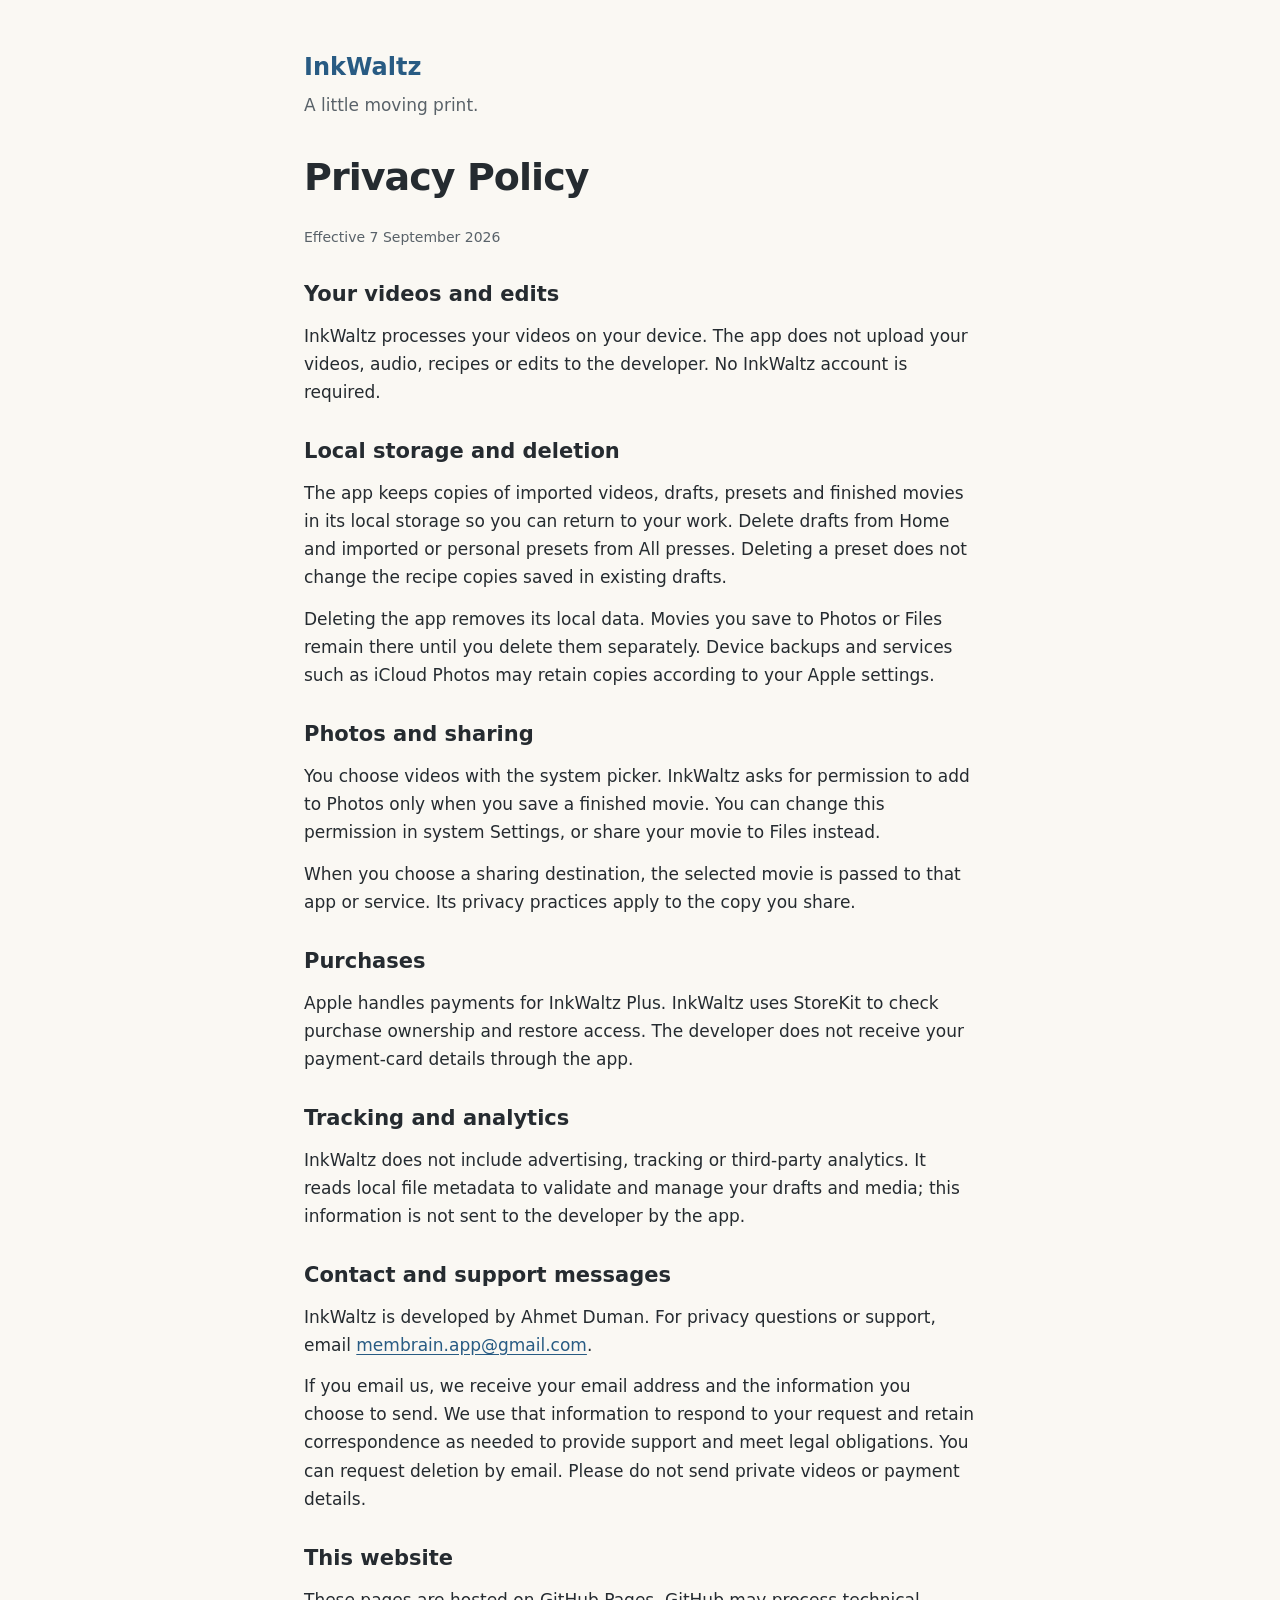
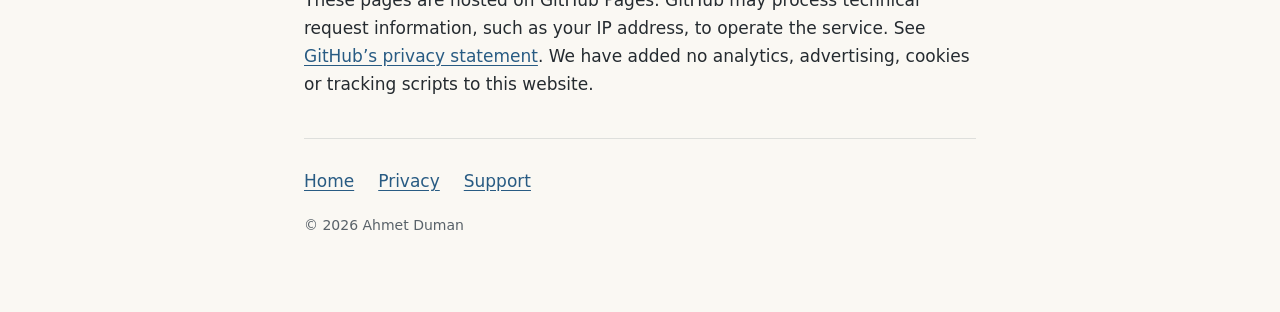
==== privacy.html @ be787438 "Publish InkWaltz privacy and support pages" ====
<!doctype html>
<html lang="en">
<head>
<meta charset="utf-8">
<meta name="viewport" content="width=device-width, initial-scale=1">
<title>InkWaltz — Privacy Policy</title>
<meta name="description" content="How InkWaltz handles your videos, local drafts, purchases and support requests.">
<link rel="stylesheet" href="style.css">
</head>
<body>
<div class="wrap">
<header><a class="brand" href="index.html">InkWaltz</a><p class="tag">A little moving print.</p></header>
<main><h1>Privacy Policy</h1>
<p class="muted">Effective 7 September 2026</p>
<section><h2>Your videos and edits</h2><p>InkWaltz processes your videos on your device. The app does not upload your videos, audio, recipes or edits to the developer. No InkWaltz account is required.</p></section>
<section><h2>Local storage and deletion</h2><p>The app keeps copies of imported videos, drafts, presets and finished movies in its local storage so you can return to your work. Delete drafts from Home and imported or personal presets from All presses. Deleting a preset does not change the recipe copies saved in existing drafts.</p><p>Deleting the app removes its local data. Movies you save to Photos or Files remain there until you delete them separately. Device backups and services such as iCloud Photos may retain copies according to your Apple settings.</p></section>
<section><h2>Photos and sharing</h2><p>You choose videos with the system picker. InkWaltz asks for permission to add to Photos only when you save a finished movie. You can change this permission in system Settings, or share your movie to Files instead.</p><p>When you choose a sharing destination, the selected movie is passed to that app or service. Its privacy practices apply to the copy you share.</p></section>
<section><h2>Purchases</h2><p>Apple handles payments for InkWaltz Plus. InkWaltz uses StoreKit to check purchase ownership and restore access. The developer does not receive your payment-card details through the app.</p></section>
<section><h2>Tracking and analytics</h2><p>InkWaltz does not include advertising, tracking or third-party analytics. It reads local file metadata to validate and manage your drafts and media; this information is not sent to the developer by the app.</p></section>
<section><h2>Contact and support messages</h2><p>InkWaltz is developed by Ahmet Duman. For privacy questions or support, email <a href="mailto:membrain.app@gmail.com?subject=InkWaltz%20support">membrain.app@gmail.com</a>.</p><p>If you email us, we receive your email address and the information you choose to send. We use that information to respond to your request and retain correspondence as needed to provide support and meet legal obligations. You can request deletion by email. Please do not send private videos or payment details.</p></section>
<section><h2>This website</h2><p>These pages are hosted on GitHub Pages. GitHub may process technical request information, such as your IP address, to operate the service. See <a href="https://docs.github.com/en/site-policy/privacy-policies/github-general-privacy-statement">GitHub’s privacy statement</a>. We have added no analytics, advertising, cookies or tracking scripts to this website.</p></section>
</main>
<footer><nav aria-label="Site"><a href="index.html">Home</a><a href="privacy.html">Privacy</a><a href="support.html">Support</a></nav><p class="muted">© 2026 Ahmet Duman</p></footer>
</div>
</body>
</html>
---- style.css ----
:root{--paper:#faf8f3;--ink:#252b30;--soft:#596269;--line:#dedfdc;--accent:#285b83;--card:#fffdf9}
*{box-sizing:border-box}html{-webkit-text-size-adjust:100%}body{margin:0;background:var(--paper);color:var(--ink);font:17px/1.65 system-ui,-apple-system,"Segoe UI",sans-serif}.wrap{max-width:720px;margin:auto;padding:48px 24px 64px}header{margin-bottom:36px}.brand{font-size:24px;font-weight:700;text-decoration:none}.tag{color:var(--soft);margin:.2em 0}h1{font-size:clamp(28px,6vw,38px);line-height:1.2;letter-spacing:-.025em}h2{font-size:21px;line-height:1.3;margin:32px 0 10px}p{margin:.8em 0}a{color:var(--accent);text-underline-offset:3px;overflow-wrap:anywhere}a:hover{text-decoration-thickness:2px}a:focus-visible{outline:3px solid var(--accent);outline-offset:5px;border-radius:2px}.lede{font-size:19px}.card{background:var(--card);border:1px solid var(--line);border-radius:14px;padding:20px 24px;margin:20px 0}.card h2{margin:0}.muted{color:var(--soft);font-size:14px}nav{display:flex;flex-wrap:wrap;gap:8px 24px;margin-top:40px;padding-top:20px;border-top:1px solid var(--line)}nav a{display:inline-flex;align-items:center;min-height:44px}@media(max-width:420px){.wrap{padding:28px 20px 48px}}
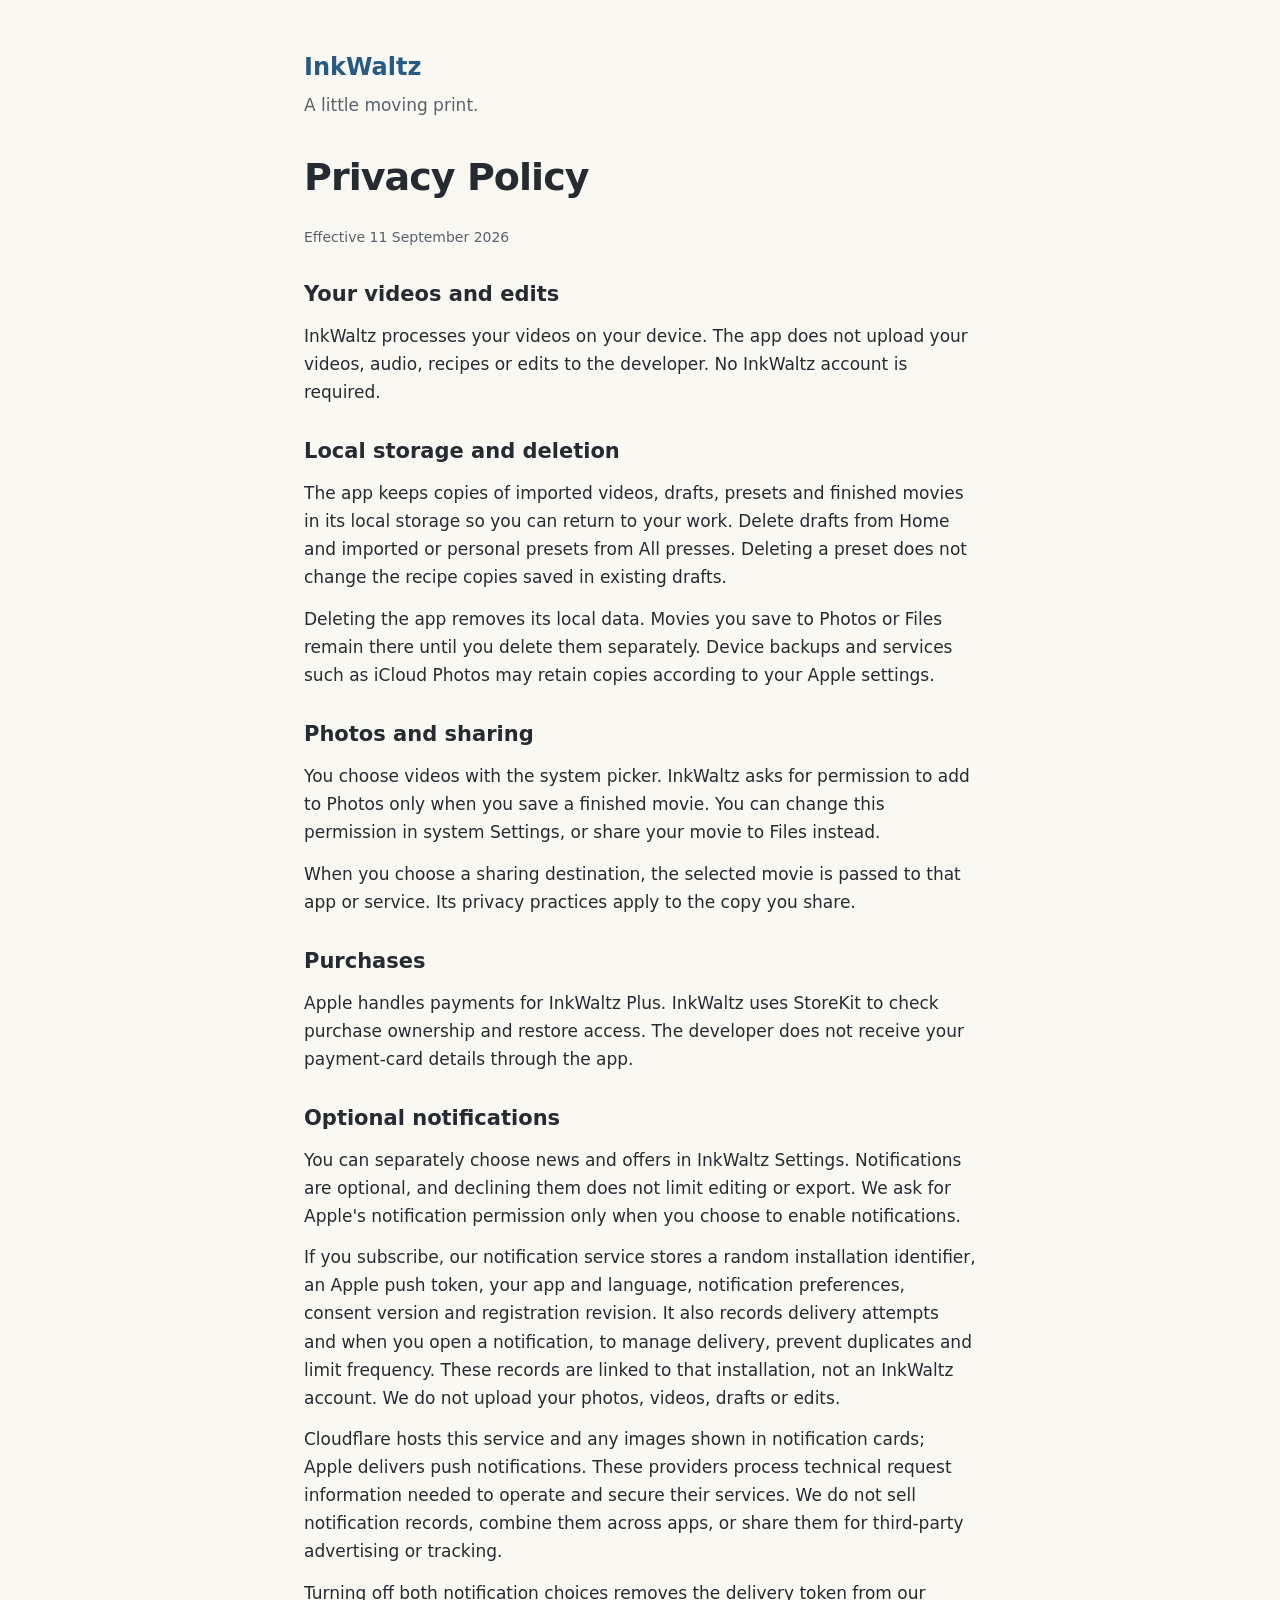
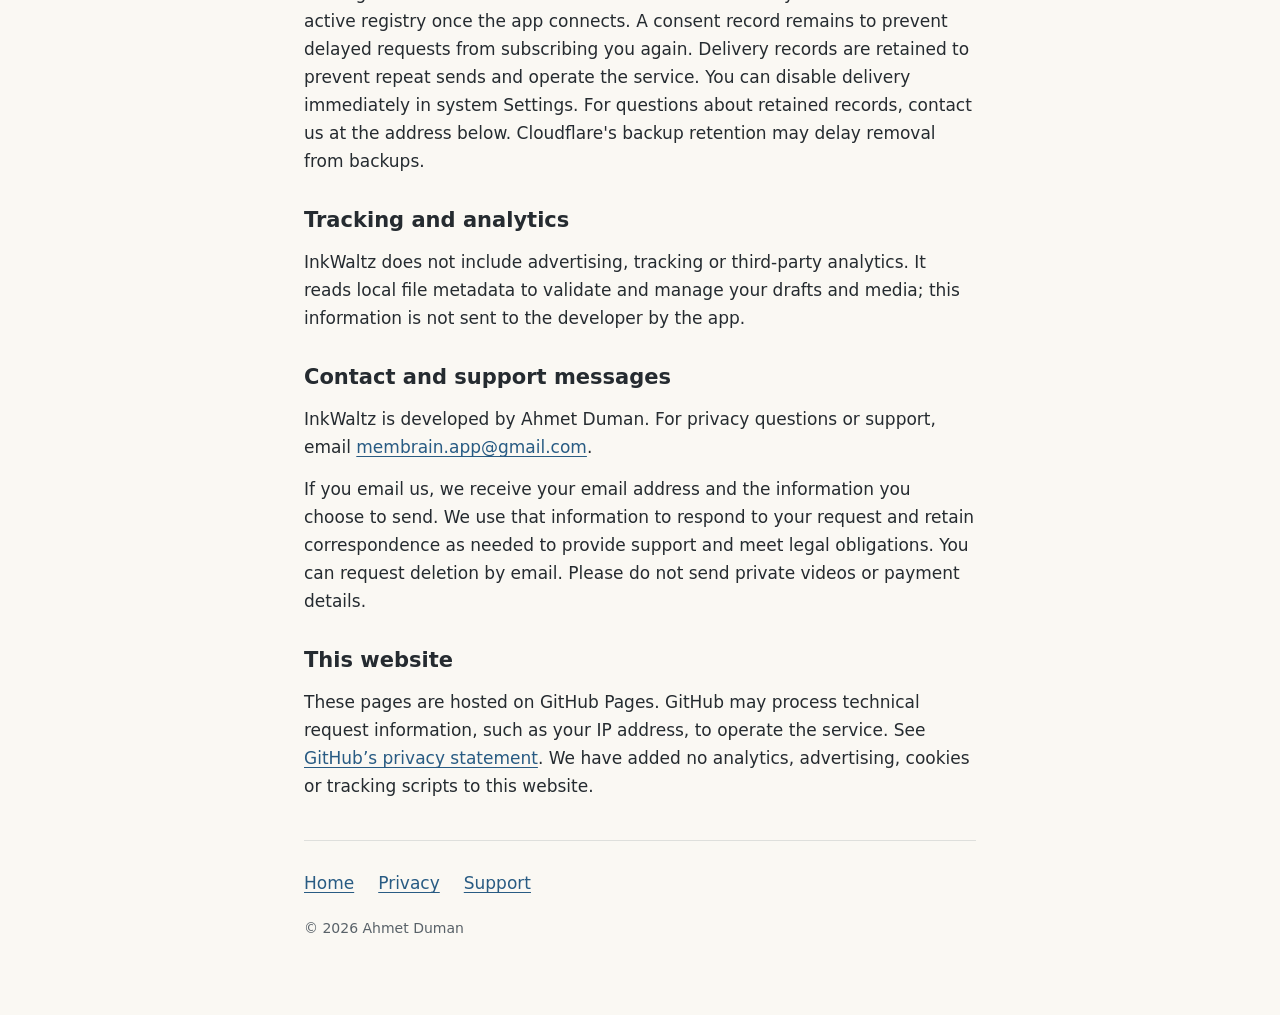
==== commit 7fb94a71: "Disclose optional notification service data practices" ====
--- a/privacy.html
+++ b/privacy.html
@@ -11,11 +11,12 @@
 <div class="wrap">
 <header><a class="brand" href="index.html">InkWaltz</a><p class="tag">A little moving print.</p></header>
 <main><h1>Privacy Policy</h1>
-<p class="muted">Effective 7 September 2026</p>
+<p class="muted">Effective 11 September 2026</p>
 <section><h2>Your videos and edits</h2><p>InkWaltz processes your videos on your device. The app does not upload your videos, audio, recipes or edits to the developer. No InkWaltz account is required.</p></section>
 <section><h2>Local storage and deletion</h2><p>The app keeps copies of imported videos, drafts, presets and finished movies in its local storage so you can return to your work. Delete drafts from Home and imported or personal presets from All presses. Deleting a preset does not change the recipe copies saved in existing drafts.</p><p>Deleting the app removes its local data. Movies you save to Photos or Files remain there until you delete them separately. Device backups and services such as iCloud Photos may retain copies according to your Apple settings.</p></section>
 <section><h2>Photos and sharing</h2><p>You choose videos with the system picker. InkWaltz asks for permission to add to Photos only when you save a finished movie. You can change this permission in system Settings, or share your movie to Files instead.</p><p>When you choose a sharing destination, the selected movie is passed to that app or service. Its privacy practices apply to the copy you share.</p></section>
 <section><h2>Purchases</h2><p>Apple handles payments for InkWaltz Plus. InkWaltz uses StoreKit to check purchase ownership and restore access. The developer does not receive your payment-card details through the app.</p></section>
+<section><h2>Optional notifications</h2><p>You can separately choose news and offers in InkWaltz Settings. Notifications are optional, and declining them does not limit editing or export. We ask for Apple's notification permission only when you choose to enable notifications.</p><p>If you subscribe, our notification service stores a random installation identifier, an Apple push token, your app and language, notification preferences, consent version and registration revision. It also records delivery attempts and when you open a notification, to manage delivery, prevent duplicates and limit frequency. These records are linked to that installation, not an InkWaltz account. We do not upload your photos, videos, drafts or edits.</p><p>Cloudflare hosts this service and any images shown in notification cards; Apple delivers push notifications. These providers process technical request information needed to operate and secure their services. We do not sell notification records, combine them across apps, or share them for third-party advertising or tracking.</p><p>Turning off both notification choices removes the delivery token from our active registry once the app connects. A consent record remains to prevent delayed requests from subscribing you again. Delivery records are retained to prevent repeat sends and operate the service. You can disable delivery immediately in system Settings. For questions about retained records, contact us at the address below. Cloudflare's backup retention may delay removal from backups.</p></section>
 <section><h2>Tracking and analytics</h2><p>InkWaltz does not include advertising, tracking or third-party analytics. It reads local file metadata to validate and manage your drafts and media; this information is not sent to the developer by the app.</p></section>
 <section><h2>Contact and support messages</h2><p>InkWaltz is developed by Ahmet Duman. For privacy questions or support, email <a href="mailto:membrain.app@gmail.com?subject=InkWaltz%20support">membrain.app@gmail.com</a>.</p><p>If you email us, we receive your email address and the information you choose to send. We use that information to respond to your request and retain correspondence as needed to provide support and meet legal obligations. You can request deletion by email. Please do not send private videos or payment details.</p></section>
 <section><h2>This website</h2><p>These pages are hosted on GitHub Pages. GitHub may process technical request information, such as your IP address, to operate the service. See <a href="https://docs.github.com/en/site-policy/privacy-policies/github-general-privacy-statement">GitHub’s privacy statement</a>. We have added no analytics, advertising, cookies or tracking scripts to this website.</p></section>
